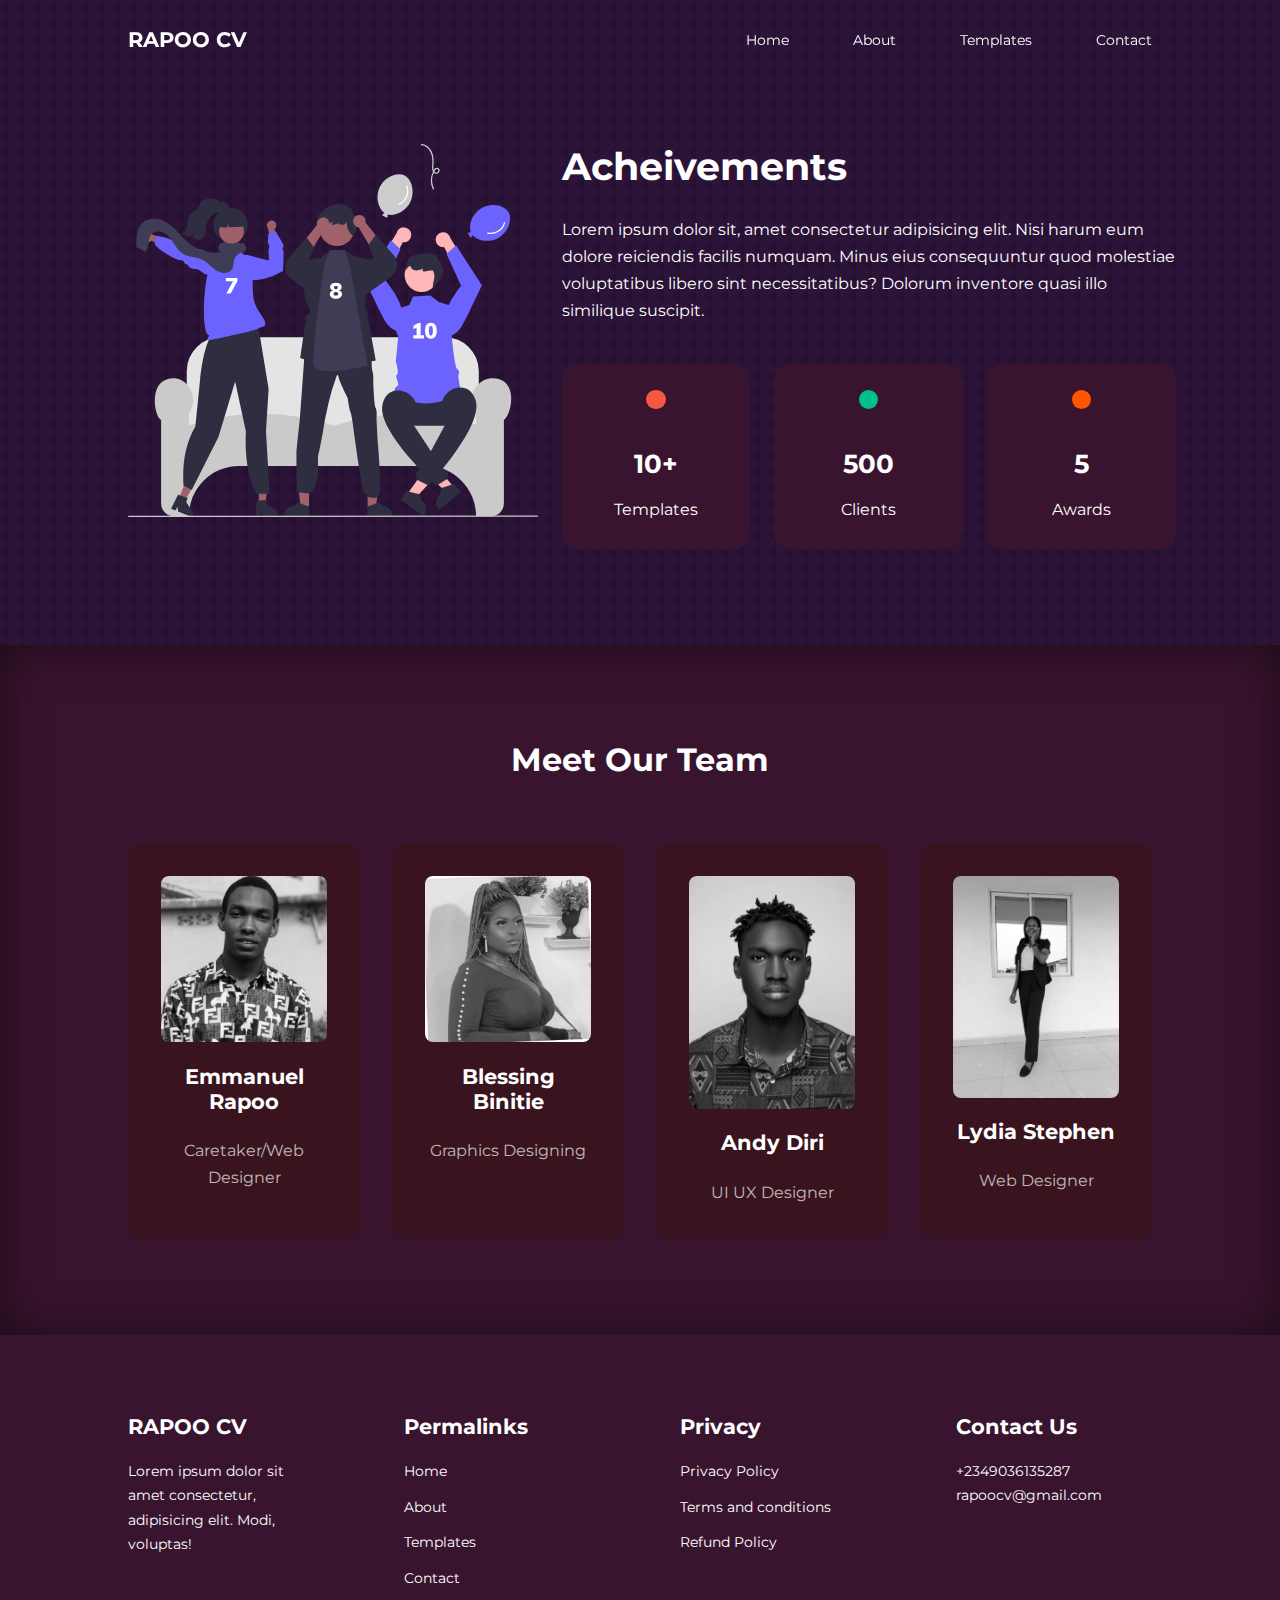
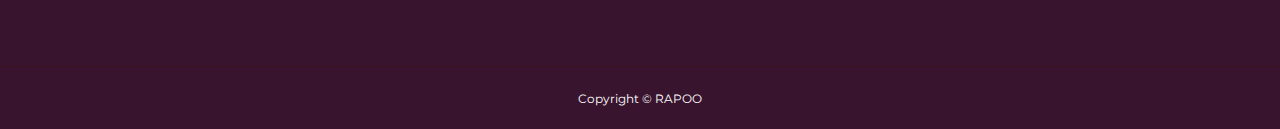
==== about.html @ 98369cd3 "first commit" ====
<!DOCTYPE html>
<html lang="en">
<head>
  <meta charset="UTF-8">
  <meta http-equiv="X-UA-Compatible" content="IE=edge">
  <meta name="viewport" content="width=device-width, initial-scale=1.0">
  <title>Rapoo CV Website</title>

  <link rel="stylesheet" href="./css/style.css">
  <link rel="stylesheet" href="./css/about.css">

  <!-- ICONSCOUNT CDN -->
  <link rel="stylesheet" href="https://unicons.iconscout.com/release/v4.0.0/css/line.css">

  <!-- GOOGLE FONTS(MONTSERAT) -->
  <link rel="preconnect" href="https://fonts.googleapis.com">
  <link rel="preconnect" href="https://fonts.gstatic.com" crossorigin>
  <link href="https://fonts.googleapis.com/css2?family=Montserrat:wght@300;400;500;600;700;800;900&display=swap" rel="stylesheet">
  <style>
    body{
      background-image: url("./images/bg-texture.png");
    }
  </style>
</head>
<body>
  <nav>
    <div class="container nav__container">
      <a href="index.html"><h4>RAPOO CV</h4></a>
      
      <ul class="nav__menu">
        <li><a href="index.html">Home</a></li>
        <li><a href="about.html">About</a></li>
        <li><a href="template.html">Templates</a></li>
        <li><a href="contact.html">Contact</a></li>
      </ul>

      <button id="open-menu-btn"><i class="uil uil-bars"></i></button>
      <button id="close-menu-btn"><i class="uil uil-multiply"></i></button>
    </div>
  </nav>
  <!-- ================ END OF NAVBAR ================ -->

  <section class="about__achievements">
    <div class="container about__achievements-container">
      <div class="about__achievements-left">
        <img src="./images/about achievements.svg" alt="">
      </div>
      <div class="about__achievements-right">
        <h1>Acheivements</h1>
        <p>Lorem ipsum dolor sit, amet consectetur adipisicing elit. Nisi harum eum dolore reiciendis facilis numquam. Minus eius consequuntur quod molestiae voluptatibus libero sint necessitatibus? Dolorum inventore quasi illo similique suscipit.</p>

        <div class="achievements__cards">
           <article class="achievements__card">
            <span class="achievements_icon">
              <i class="uil uil-video"></i>
            </span>
            <h3>10+</h3>
            <p>Templates</p>
           </article>

           <article class="achievements__card">
            <span class="achievements_icon">
              <i class="uil uil-users-alt"></i>
            </span>
            <h3>500</h3>
            <p>Clients</p>
           </article>

           <article class="achievements__card">
            <span class="achievements_icon">
              <i class="uil uil-trophy"></i>
            </span>
            <h3>5</h3>
            <p>Awards</p>
           </article>
        </div>
      </div>
    </div>
  </section>
  <!-- ================ END OF ACHIEVEMENT ================ -->

  <section class="team">
    <h2>Meet Our Team</h2>
    <div class="container team__container">
      <article class="team__member">
            <div class="team__member-image">
              <img src="./images/68423036.jpg" alt="">
            </div>
            <div class="team__member-info">
              <h4>Emmanuel Rapoo</h4>
              <p>Caretaker/Web Designer</p>
            </div>
            <div class="team__member-socials">
              <a href="#" target="_blank"><i class="uil uil-instagram"></i></a>
              <a href="#" target="_blank"><i class="uil uil-twitter"></i></a>
              <a href="#" target="_blank"><i class="uil uil-whatsapp"></i></a>
            </div>
      </article>

      <article class="team__member">
            <div class="team__member-image">
              <img src="./images/1655477737198.jpg" alt="">
            </div>
            <div class="team__member-info">
              <h4>Blessing Binitie</h4>
              <p>Graphics Designing</p>
            </div>
            <div class="team__member-socials">
              <a href="#" target="_blank"><i class="uil uil-instagram"></i></a>
              <a href="#" target="_blank"><i class="uil uil-twitter"></i></a>
              <a href="#" target="_blank"><i class="uil uil-whatsapp"></i></a>
            </div>
      </article>

      <article class="team__member">
            <div class="team__member-image">
              <img src="./images/IMG-20220818-WA0009.jpg" alt="">
            </div>
            <div class="team__member-info">
              <h4>Andy Diri</h4>
              <p>UI UX Designer</p>
            </div>
            <div class="team__member-socials">
              <a href="#" target="_blank"><i class="uil uil-instagram"></i></a>
              <a href="#" target="_blank"><i class="uil uil-twitter"></i></a>
              <a href="#" target="_blank"><i class="uil uil-whatsapp"></i></a>
            </div>
      </article>

      <article class="team__member">
            <div class="team__member-image">
              <img src="./images/WhatsApp Image 2022-08-10 at 10.48.20 PM.jpeg" alt="">
            </div>
            <div class="team__member-info">
              <h4>Lydia Stephen</h4>
              <p>Web Designer</p>
            </div>
            <div class="team__member-socials">
              <a href="#" target="_blank"><i class="uil uil-instagram"></i></a>
              <a href="#" target="_blank"><i class="uil uil-twitter"></i></a>
              <a href="#" target="_blank"><i class="uil uil-whatsapp"></i></a>
            </div>
      </article>
    </div>
  </section>
  <!-- ================ END OF TEAM ================ -->



  <footer>
    <div class="container footer__container">
      <div class="footer__1">
        <a href="index.html" class="footer__logo"><h4>RAPOO CV</h4></a>
        <p>Lorem ipsum dolor sit amet consectetur, adipisicing elit. Modi, voluptas!</p>
      </div>

      <div class="footer__2">
        <h4>Permalinks</h4>
        <ul class="permalinks">
          <li><a href="index.html">Home</a></li>
          <li><a href="about.html">About</a></li>
          <li><a href="template.html">Templates</a></li>
          <li><a href="contact.html">Contact</a></li>
        </ul>
      </div>

      <div class="footer__3">
        <h4>Privacy</h4>
        <ul class="privacy">
          <li><a href="#">Privacy Policy</a></li>
          <li><a href="#">Terms and conditions</a></li>
          <li><a href="#">Refund Policy</a></li>
        </ul>
      </div>

      <div class="footer__4">
        <h4>Contact Us</h4>
        <div>
          <p>+2349036135287</p>
          <p>rapoocv@gmail.com</p>
        </div>

        <ul class="footer__socials">
          <li><a href="#"><i class="uil uil-facebook"></i></a></li>
          <li><a href="#"><i class="uil uil-instagram"></i></a></li>
          <li><a href="#"><i class="uil uil-twitter"></i></a></li>
          <li><a href="#"><i class="uil uil-linkedin-alt"></i></a></li>
          <li><a href="#"><i class="uil uil-whatsapp"></i></a></li>
        </ul>
      </div>
    </div>
    <div class="footer__copyright">
      <small>Copyright &copy; RAPOO</small>
    </div>
  </footer>
  <!-- ================ END OF FOOTER ================ -->

  <script src="./js/main.js"></script>
</body>
</html>
---- css/style.css ----
*{
  margin: 0;
  padding: 0;
  border: 0;
  outline: 0;
  text-decoration: none;
  list-style: none;
  box-sizing: border-box;
}

:root {
  --color-primary: #ff5500;
  --color-success: #00bf8e;
  --color-warning: #f7c94b;
  --color-danger: #f75842;
  --color-danger-variant: rgba(247, 88, 66, 0.4);
  --color-white: #fff;
  --color-light: rgba(255, 255, 255, 0.7);
  --color-black: #000;
  --color-bg: #2c1439;
  --color-bg1: #39142e;
  --color-bg2: #39141e;

  --container-width-lg: 80%;
  --container-width-md: 90%;
  --container-width-sm: 94%;

  --transition: all 400ms ease;
}

body{
  font-family: 'Montserrat', sans-serif;
  line-height: 1.7;
  color: var(--color-white);
  background-color: var(--color-bg);
}

.container{
  width: var(--container-width-lg);
  margin: 0 auto;
}

section{
  padding: 6rem 0;
}

section h2{
  text-align: center;
  margin-bottom: 4rem;
}

h1, 
h2, 
h3, 
h4, 
h5{
  line-height: 1.2;
}

h1{
  font-size: 2.4rem;
}

h2{
  font-size: 2rem;
}

h3{
  font-size: 1.6rem;
}

h4{
  font-size: 1.3rem;
}

a{
  color: var(--color-white);
}

img{
  width: 100%;
  display: block;
  object-fit: cover;
}

.btn{
  display: inline-block;
  background: var(--color-white);
  color: var(--color-black);
  padding: 1rem 2rem;
  border: 1px solid transparent;
  font-weight: 500;
  transition: var(--transition);
}

.btn:hover{
  background: transparent;
  color: var(--color-white);
  border-color: var(--color-white);
}

.btn-primary{
  background-color: var(--color-danger);
  color: var(--color-white);
}

/* ================ NAVBAR ================ */
nav{
  background-color: transparent;
  width: 100vw;
  height: 5rem;
  position: fixed;
  top: 0;
  z-index: 11;
}

/* change navbar style on scroll using javascript */
.windows-scroll{
  background: var(--color-primary);
  box-shadow: 0 1rem 2rem rgba(0, 0, 0, 0.2);
}

.nav__container{
  height: 100%;
  display: flex;
  justify-content: space-between;
  align-items: center;
}

nav button{
  display: none;
}

.nav__menu{
  display: flex;
  align-items: center;
  gap: 4rem;
}

.nav__menu a{
  font-size: 0.9rem;
  transition: var(--transition);
}

.nav__menu a:hover{
  color: var(--color-bg2);
}

/* ================ HEADER ================ */
header{
  position: relative;
  top: 5rem;
  overflow: hidden;
  height: 70vh;
  margin-bottom: 5rem;
}

.header__container{
  display: grid;
  grid-template-columns: 1fr 1fr;
  align-items: center;
  gap: 5rem;
  height: 100%;
}

.header__left p{
  margin: 1rem 0 2.4rem;
}

/* ================ CATEGORIES ================ */
.categories{
  background: var(--color-bg1);
  height: 32rem;
}

.categories h1{
  line-height: 1;
  margin-bottom: 3rem;
}

.categories__container{
  display: grid;
  grid-template-columns: 40% 60%;
}

.categories__left{
  margin-right: 4rem;
}

.categories__left p{
  margin: 1rem 0 3rem;
}

.categories__right{
  display: grid;
  grid-template-columns: repeat(3, 1fr);
  gap: 1.2rem;
}

.category{
  background: var(--color-bg2);
  padding: 2rem;
  border-radius: 2rem;
  transition: var(--transition);
}

.category:hover{
  box-shadow: 0 3rem 3rem rgba(0, 0, 0, 0.3);
  z-index: 1;
}

.category:nth-child(2) .category__icon{
  background-color: var(--color-danger);
}

.category:nth-child(3) .category__icon{
  background-color: var(--color-success);
}

.category:nth-child(4) .category__icon{
  background-color: var(--color-warning);
}

.category:nth-child(5) .category__icon{
  background-color: var(--color-success);
}

.category__icon{
  background: var(--color-primary);
  padding: 0.7rem;
  border-radius: 0.9rem;
}

.category h5{
  margin: 2rem 0 1rem;
}

.category p{
  font-size: 0.85rem;
}

/* ================  TEMPLATES   ================ */
.templates{
  margin-top: 5rem;
}

.templates__container{
  display: grid;
  grid-template-columns: repeat(3, 1fr);
  gap: 2rem;
}

.template{
  background: var(--color-bg1);
  text-align: center;
  border: 1px solid transparent;
  transition: var(--transition);
}

.template:hover{
  background-color: transparent;
  border-color: var(--color-primary);
}

.template__info{
  padding: 2rem;
}

.template__info p{
  margin: 1.2rem 0 2rem;
  font-size: 0.9rem;
}

/* ================ FAQS ================ */
.faqs{
  background: var(--color-bg1);
  box-shadow: inset 0 0 3rem rgba(0, 0, 0, 0.5);
}

.faqs__container{
  display: grid;
  grid-template-columns: 1fr 1fr;
  gap: 1rem;
}

.faq{
  padding: 2rem;
  display: flex;
  align-items: center;
  gap: 1.4rem;
  height: fit-content;
  background: var(--color-primary);
  cursor: pointer;
}

.faq h4{
  font-size: 1rem;
  line-height: 2.2;
}

.faq__icon{
  align-self: flex-start;
  font-size: 1.2rem;
}

.faq p{
  margin-top: 0.8rem;
  display: none;
}

.faq.open p{
  display: block;
}

/* ================ TESTIMONIALS ================ */
.testimonials__container{
  overflow-x: hidden;
  position: relative;
  margin-bottom: 5rem;
}

.testimonial{
  padding-top: 2rem;
}

.avata{
  width: 6rem;
  height: 6rem;
  border-radius: 50%;
  overflow: hidden;
  margin: 0 auto 1rem;
  border: 1rem solid var(--color-bg1);
}

.testimonial__info{
  text-align: center;
}

.testimonial__body{
  background: var(--color-primary);
  padding: 2rem;
  margin-top: 3rem;
  position: relative;
}

.testimonial__body::before{
  content: "";
  display: block;
  background: linear-gradient
  (
    135deg, transparent, 
    var(--color-primary), 
    var(--color-primary), 
    var(--color-primary)
    );
  width: 3rem;
  height: 3rem;
  position: absolute;
  left: 50%;
  top: -1.5rem;
  transform: rotate(45deg);
}

/* ================ FOOTER ================ */
footer{
  background: var(--color-bg1);
  padding-top: 5rem;
  font-size: 0.9rem;
}

.footer__container{
  display: grid;
  grid-template-columns: repeat(4, 1fr);
  gap: 5rem;
}

.footer__container > div h4{
  margin-bottom: 1.2rem;
}

.footer__1 p{
  margin: 0 0 2rem;
}

footer ul li{
  margin-bottom: 0.7rem;
}

footer ul li a:hover{
  text-decoration: underline;
}

.footer__socials{
  display: flex;
  gap: 1rem;
  font-size: 1.2rem;
  margin-top: 2rem;
}

.footer__copyright{
  text-align: center;
  margin-top: 4rem;
  padding: 1.2rem 0;
  border-top: 1px solid var(--color-bg2);
}

/*================MEDIA QUERIES (TABLETS)=============  */
@media only screen and (max-width: 1024px) {
  .container{
    width: var(--container-width-md);
  }

  h1{
    font-size: 2.2rem;
  }

  h2{
    font-size: 1.7rem;
  }

  h3{
    font-size: 1.4rem;
  }

  h4{
    font-size: 1.2rem;
  }

  /* ================ NAVBAR =============== */
  nav button{
    display: inline-block;
    background: transparent;
    font-size: 1.8rem;
    color: var(--color-white);
    cursor: pointer;
  }

  nav button#close-menu-btn{
    display: none;
  }

  .nav__menu{
    position: fixed;
    top: 5rem;
    right: 5%;
    height: fit-content;
    width: 18rem;
    flex-direction: column;
    gap: 0;
    display: none;
  }

  .nav__menu li{
    width: 100%;
    height: 5.8rem;
    animation: animateNavItems 400ms linear forwards;
    transform-origin: top right;
    opacity: 0;
  }

  .nav__menu li:nth-child(2){
    animation-delay: 200ms;
  }

  .nav__menu li:nth-child(3){
    animation-delay: 400ms;
  }

  .nav__menu li:nth-child(4){
    animation-delay: 600ms;
  }

  @keyframes animateNavItems {
    0%{
      transform: rotateZ(-90deg) rotateX(90deg) scale(0.1);
    }

    100%{
      transform: rotateZ(0) rotateX(0) scale(1);
      opacity: 1;
    }
  }

  .nav__menu li a{
    background: var(--color-primary);
    box-shadow: -4rem 6rem 10rem rgba(0, 0, 0, 0.6);
    width: 100%;
    height: 100%;
    display: grid;
    place-items: center;
  }

  .nav__menu li a:hover{
    background: var(--color-bg2);
    color: var(--color-white);
  }

  /* ================ HEADER =============== */
  header{
    height: 52vh;
    margin-bottom: 4rem;
  }

  .header__container{
    gap: 0;
    padding-bottom: 3rem;
  }

  /* ================ CATEGORIES =============== */
  .categories{
    height: auto;
  }

  .categories__container{
    grid-template-columns: 1fr;
    gap: 3rem;
  }

  .categories__left{
    margin-right: 0;
  }

  /* ================ TEMPLATES =============== */
  .templates{
    margin-top: 0;
  }

  .templates__container{
    grid-template-columns: 1fr 1fr;
  }

  /* ================ FAQS =============== */
  .faqs__container{
    grid-template-columns: 1fr;
  }

  .faq{
    padding: 1.5rem;
  }

  /* ================ FOOTER =============== */
  .footer__container{
    grid-template-columns: 1fr 1fr;
  }
}

/*================MEDIA QUERIES (PHONES)=============  */
@media screen and (max-width: 600px) {
  .container{
    width: var(--container-width-sm);
  }

/*================ NAVBAR =============  */
.nav__menu{
  right: 3%;
}

/*================ HEADER =============  */
header{
  height: 100vh;
}

.header__container{
  grid-template-columns: 1fr;
  text-align: center;
  margin-top: 0;
}

.header__left p{
  margin-bottom: 1.3rem;
}

/*================ CATEGORIES =============  */
.categories__right{
  grid-template-columns: 1fr 1fr;
  gap: 0.7rem;
}

.category{
  padding: 1rem;
  border-radius: 1rem;
}

.category__icon{
  margin-top: 4px;
  display: inline-block;
}

/*================ TEMPLATES =============  */
.templates__container{
  grid-template-columns: 1fr;
}

/*================ TESTIMONIALS =============  */
.testimonial__body{
  padding: 1.2rem;
}
  
/*================ FOOTER =============  */
.footer__container{
  grid-template-columns: 1fr;
  text-align: center;
  gap: 2rem;
}

.footer__1 p{
  margin: 1rem auto;
}

.footer__socials{
  justify-content: center;
}
}
---- css/about.css ----
/* ================= ACHEIVEMENT ==================== */
.about__achievements{
  margin-top: 3rem;
}

.about__achievements-container{
  display: grid;
  grid-template-columns: 40% 60%;
  gap: 1.5rem;
}

.about__achievements-right >p{
  margin: 1.6rem 0 2.5rem;
}

.achievements__cards{
  display: grid;
  grid-template-columns: repeat(3, 1fr);
  gap: 1.5rem;
}
.achievements__card{
  background: var(--color-bg1);
  padding: 1.6rem;
  border-radius: 1rem;
  text-align: center ;
  transition: var(--transition);
}

.achievements__card:hover{
  background-color: var(--color-bg2);
  box-shadow: 0 3rem 3rem rgba(0, 0, 0, 0.3);
}

.achievements_icon{
  background: var(--color-danger);
  padding: 0.6rem;
  border-radius: 1rem;
  display: inline-block;
  margin-bottom: 2rem;
  font-size: 2rem;
}

.achievements__card:nth-child(2) .achievements_icon{
  background: var(--color-success);
}

.achievements__card:nth-child(3) .achievements_icon{
  background: var(--color-primary);
}

.achievements__card p{
  margin-top: 1rem;
}

/* ================= TEAM ==================== */
.team{
  background: var(--color-bg1);
  box-shadow: inset 0 0 3rem rgba(0, 0, 0, 0.5);
}

.team__container{
  display: grid;
  grid-template-columns: repeat(4, 1fr);
  gap: 2rem;
}

.team__member{
  background: var(--color-bg2);
  padding: 2rem;
  border: 1px solid transparent;
  border-radius: 1rem;
  transition: var(--transition);
  position: relative;
  overflow: hidden;
}

.team__member:hover{
  background: transparent;
  border-color: var(--color-primary);
}

.team__member-image img{
  filter: saturate(0);
  border-radius: 0.5rem;
}

.team__member:hover img{
  filter: saturate(1);
}

.team__member-info *{
  text-align: center;
  margin-top: 1.4rem;
}

.team__member-info p{
  color: var(--color-light);
}

.team__member-socials{
  position: absolute;
  top: 50%;
  transform: translateY(-50%);
  right: -100%;
  display: flex;
  flex-direction: column;
  background: var(--color-primary);
  border-radius: 1rem 0 0 1rem;
  box-shadow: -2rem 0 2rem rgba(0, 0, 0, 0.3);
  transition: var(--transition);
}

.team__member:hover .team__member-socials{
  right: 0;
}

.team__member-socials a{
  padding: 1rem;
}

/* =============== MEDIA QUERIES (TABLET) ================= */
@media screen and (max-width: 1024px) {
  .about__achievements{
    margin-top: 2rem;
  }

  .about__achievements-container{
    grid-template-columns: 1fr;
    gap: 4rem;
  }

  .about__achievements-left{
    width: 80%;
    margin: 0 auto;
  }

  .team__container{
    grid-template-columns: repeat(3, 1fr);
    gap: 1.5rem;
  }

  .team__member{
    padding: 1rem;
  }  
}

/* ============== MEDIA QUERIES (PHONES) ================ */
@media screen and (max-width: 600px) {
  .achievements__cards{
    grid-template-columns: 1fr 1fr;
    gap: 0.7rem;
  }

  .team__container{
    grid-template-columns: 1fr 1fr;
    gap: 0.7rem;
  }

  .team__member{
    padding: 0;
  }

  .team__member p{
    margin-bottom: 1.5rem;
  }
}
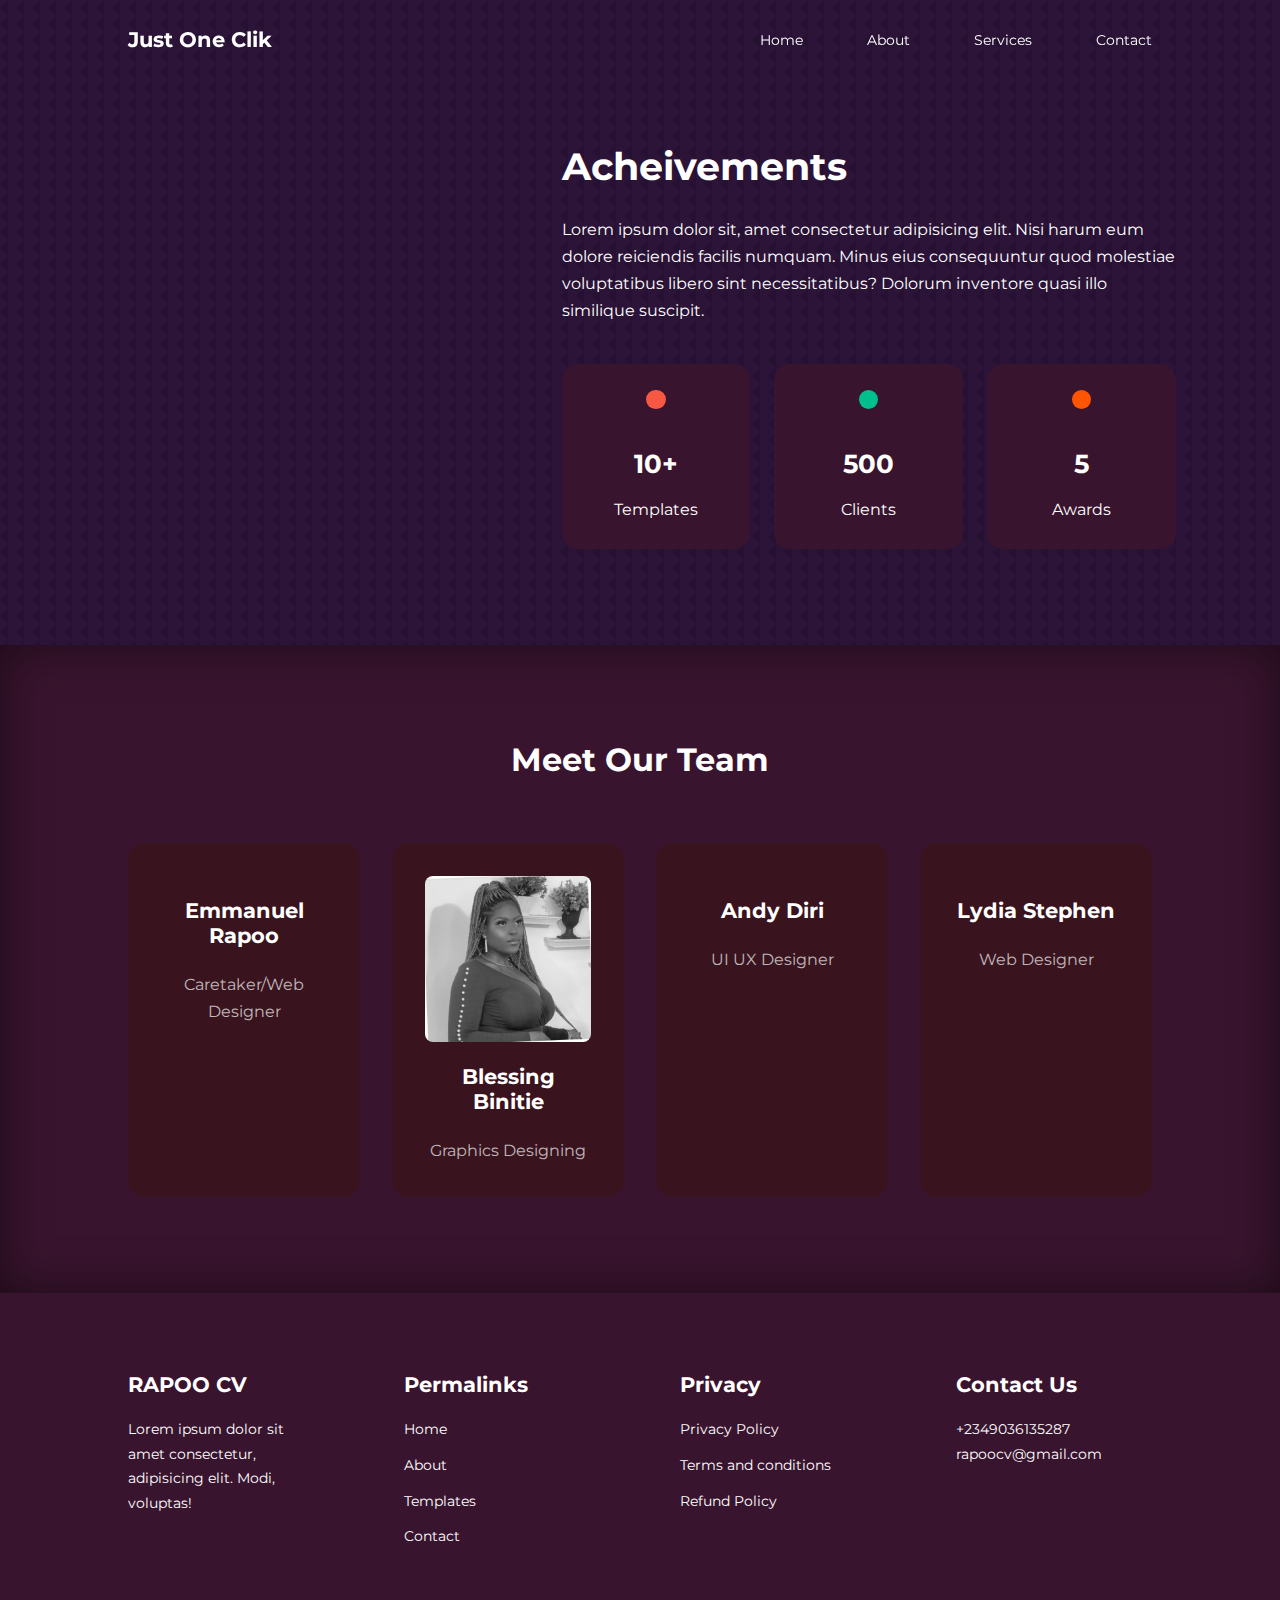
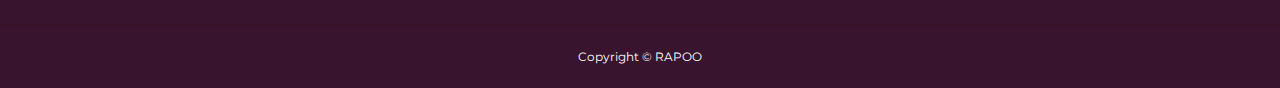
==== commit 1b54c644: "update" ====
--- a/about.html
+++ b/about.html
@@ -4,7 +4,7 @@
   <meta charset="UTF-8">
   <meta http-equiv="X-UA-Compatible" content="IE=edge">
   <meta name="viewport" content="width=device-width, initial-scale=1.0">
-  <title>Rapoo CV Website</title>
+  <title>Just One Clik</title>
 
   <link rel="stylesheet" href="./css/style.css">
   <link rel="stylesheet" href="./css/about.css">
@@ -25,12 +25,12 @@
 <body>
   <nav>
     <div class="container nav__container">
-      <a href="index.html"><h4>RAPOO CV</h4></a>
+      <a href="index.html"><h4>Just One Clik</h4></a>
       
       <ul class="nav__menu">
         <li><a href="index.html">Home</a></li>
         <li><a href="about.html">About</a></li>
-        <li><a href="template.html">Templates</a></li>
+        <li><a href="services.html">Services</a></li>
         <li><a href="contact.html">Contact</a></li>
       </ul>
 
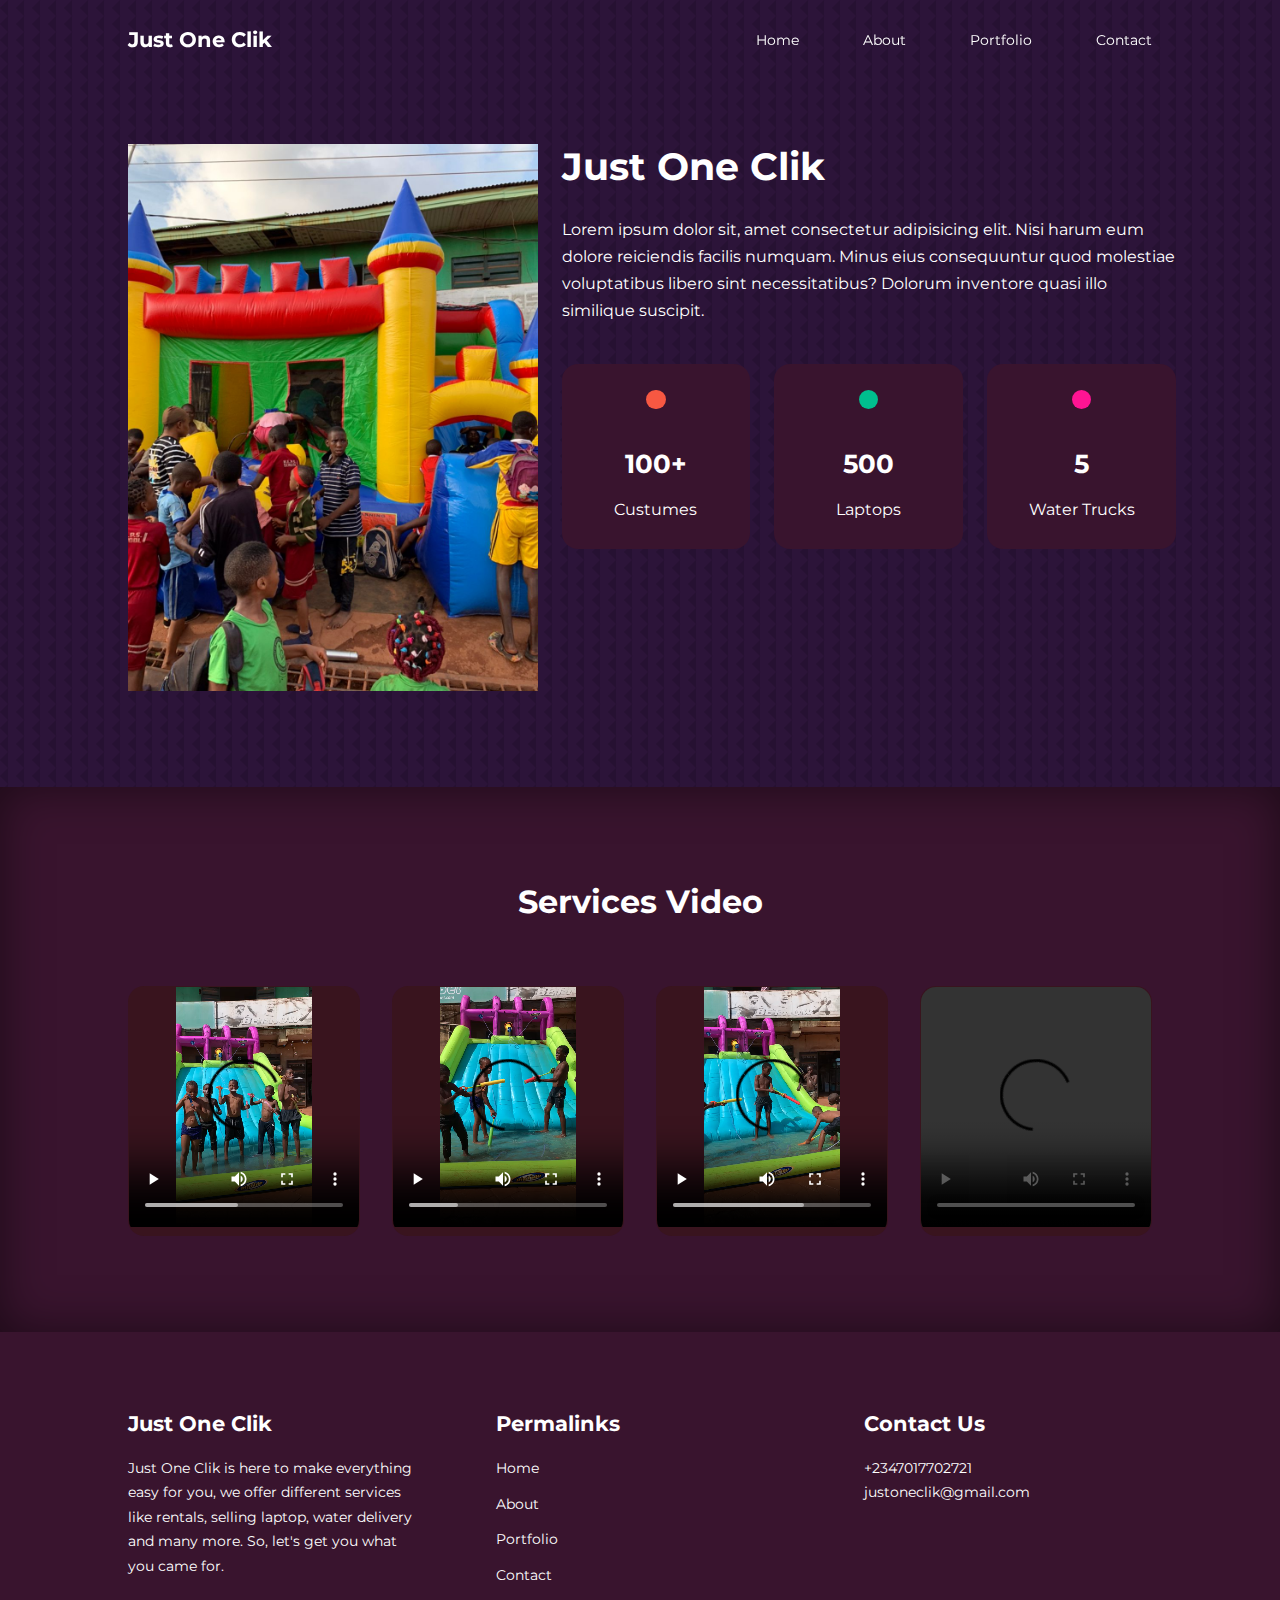
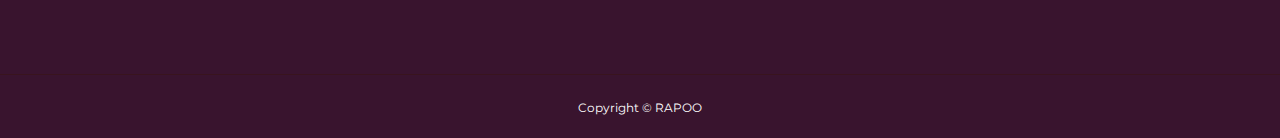
==== commit cead3cfb: "updating site" ====
--- a/about.html
+++ b/about.html
@@ -30,7 +30,7 @@
       <ul class="nav__menu">
         <li><a href="index.html">Home</a></li>
         <li><a href="about.html">About</a></li>
-        <li><a href="services.html">Services</a></li>
+        <li><a href="portfolio.html">Portfolio</a></li>
         <li><a href="contact.html">Contact</a></li>
       </ul>
 
@@ -43,10 +43,10 @@
   <section class="about__achievements">
     <div class="container about__achievements-container">
       <div class="about__achievements-left">
-        <img src="./images/about achievements.svg" alt="">
+        <img src="./images/image4.jpeg" alt="">
       </div>
       <div class="about__achievements-right">
-        <h1>Acheivements</h1>
+        <h1>Just One Clik</h1>
         <p>Lorem ipsum dolor sit, amet consectetur adipisicing elit. Nisi harum eum dolore reiciendis facilis numquam. Minus eius consequuntur quod molestiae voluptatibus libero sint necessitatibus? Dolorum inventore quasi illo similique suscipit.</p>
 
         <div class="achievements__cards">
@@ -54,8 +54,8 @@
             <span class="achievements_icon">
               <i class="uil uil-video"></i>
             </span>
-            <h3>10+</h3>
-            <p>Templates</p>
+            <h3>100+</h3>
+            <p>Custumes</p>
            </article>
 
            <article class="achievements__card">
@@ -63,7 +63,7 @@
               <i class="uil uil-users-alt"></i>
             </span>
             <h3>500</h3>
-            <p>Clients</p>
+            <p>Laptops</p>
            </article>
 
            <article class="achievements__card">
@@ -71,75 +71,42 @@
               <i class="uil uil-trophy"></i>
             </span>
             <h3>5</h3>
-            <p>Awards</p>
+            <p>Water Trucks</p>
            </article>
         </div>
       </div>
     </div>
   </section>
   <!-- ================ END OF ACHIEVEMENT ================ -->
-
   <section class="team">
-    <h2>Meet Our Team</h2>
+    <h2>Services Video</h2>
     <div class="container team__container">
       <article class="team__member">
-            <div class="team__member-image">
-              <img src="./images/68423036.jpg" alt="">
-            </div>
-            <div class="team__member-info">
-              <h4>Emmanuel Rapoo</h4>
-              <p>Caretaker/Web Designer</p>
-            </div>
-            <div class="team__member-socials">
-              <a href="#" target="_blank"><i class="uil uil-instagram"></i></a>
-              <a href="#" target="_blank"><i class="uil uil-twitter"></i></a>
-              <a href="#" target="_blank"><i class="uil uil-whatsapp"></i></a>
-            </div>
+        <video width="100%" height="240" controls>
+          <source src="images/WhatsApp Video 2022-11-22 at 9.43.07 AM.mp4" type="video/mp4">
+          Your browser does not support the video tag.
+        </video>
       </article>
 
       <article class="team__member">
-            <div class="team__member-image">
-              <img src="./images/1655477737198.jpg" alt="">
-            </div>
-            <div class="team__member-info">
-              <h4>Blessing Binitie</h4>
-              <p>Graphics Designing</p>
-            </div>
-            <div class="team__member-socials">
-              <a href="#" target="_blank"><i class="uil uil-instagram"></i></a>
-              <a href="#" target="_blank"><i class="uil uil-twitter"></i></a>
-              <a href="#" target="_blank"><i class="uil uil-whatsapp"></i></a>
-            </div>
+        <video width="100%" height="240" controls>
+          <source src="images/WhatsApp Video 2022-11-22 at 9.43.08 AM.mp4" type="video/mp4">
+          Your browser does not support the video tag.
+        </video>
       </article>
 
       <article class="team__member">
-            <div class="team__member-image">
-              <img src="./images/IMG-20220818-WA0009.jpg" alt="">
-            </div>
-            <div class="team__member-info">
-              <h4>Andy Diri</h4>
-              <p>UI UX Designer</p>
-            </div>
-            <div class="team__member-socials">
-              <a href="#" target="_blank"><i class="uil uil-instagram"></i></a>
-              <a href="#" target="_blank"><i class="uil uil-twitter"></i></a>
-              <a href="#" target="_blank"><i class="uil uil-whatsapp"></i></a>
-            </div>
+        <video width="100%" height="240" controls>
+          <source src="images/WhatsApp Video 2022-11-22 at 9.43.13 AM.mp4" type="video/mp4">
+          Your browser does not support the video tag.
+        </video>
       </article>
 
       <article class="team__member">
-            <div class="team__member-image">
-              <img src="./images/WhatsApp Image 2022-08-10 at 10.48.20 PM.jpeg" alt="">
-            </div>
-            <div class="team__member-info">
-              <h4>Lydia Stephen</h4>
-              <p>Web Designer</p>
-            </div>
-            <div class="team__member-socials">
-              <a href="#" target="_blank"><i class="uil uil-instagram"></i></a>
-              <a href="#" target="_blank"><i class="uil uil-twitter"></i></a>
-              <a href="#" target="_blank"><i class="uil uil-whatsapp"></i></a>
-            </div>
+        <video width="100%" height="240" controls>
+          <source src="images/WhatsApp Video 2022-11-22 at 9.43.37 AM.mp4" type="video/mp4">
+          Your browser does not support the video tag.
+        </video>
       </article>
     </div>
   </section>
@@ -150,8 +117,8 @@
   <footer>
     <div class="container footer__container">
       <div class="footer__1">
-        <a href="index.html" class="footer__logo"><h4>RAPOO CV</h4></a>
-        <p>Lorem ipsum dolor sit amet consectetur, adipisicing elit. Modi, voluptas!</p>
+        <a href="index.html" class="footer__logo"><h4>Just One Clik</h4></a>
+        <p>Just One Clik is here to make everything easy for you, we offer different services like rentals, selling laptop, water delivery and many more. So, let's get you what you came for.</p>
       </div>
 
       <div class="footer__2">
@@ -159,32 +126,20 @@
         <ul class="permalinks">
           <li><a href="index.html">Home</a></li>
           <li><a href="about.html">About</a></li>
-          <li><a href="template.html">Templates</a></li>
+          <li><a href="portfolio.html">Portfolio</a></li>
           <li><a href="contact.html">Contact</a></li>
-        </ul>
-      </div>
-
-      <div class="footer__3">
-        <h4>Privacy</h4>
-        <ul class="privacy">
-          <li><a href="#">Privacy Policy</a></li>
-          <li><a href="#">Terms and conditions</a></li>
-          <li><a href="#">Refund Policy</a></li>
         </ul>
       </div>
 
       <div class="footer__4">
         <h4>Contact Us</h4>
         <div>
-          <p>+2349036135287</p>
-          <p>rapoocv@gmail.com</p>
+          <p>+2347017702721</p>
+          <p>justoneclik@gmail.com</p>
         </div>
 
         <ul class="footer__socials">
           <li><a href="#"><i class="uil uil-facebook"></i></a></li>
-          <li><a href="#"><i class="uil uil-instagram"></i></a></li>
-          <li><a href="#"><i class="uil uil-twitter"></i></a></li>
-          <li><a href="#"><i class="uil uil-linkedin-alt"></i></a></li>
           <li><a href="#"><i class="uil uil-whatsapp"></i></a></li>
         </ul>
       </div>
--- a/css/style.css
+++ b/css/style.css
@@ -9,7 +9,7 @@
 }
 
 :root {
-  --color-primary: #ff5500;
+  --color-primary: #ff1493;
   --color-success: #00bf8e;
   --color-warning: #f7c94b;
   --color-danger: #f75842;
@@ -251,14 +251,13 @@
 }
 
 .template{
-  background: var(--color-bg1);
+  background: transparent;
   text-align: center;
   border: 1px solid transparent;
   transition: var(--transition);
 }
 
 .template:hover{
-  background-color: transparent;
   border-color: var(--color-primary);
 }
 
@@ -370,7 +369,7 @@
 
 .footer__container{
   display: grid;
-  grid-template-columns: repeat(4, 1fr);
+  grid-template-columns: repeat(3, 1fr);
   gap: 5rem;
 }
 
--- a/css/about.css
+++ b/css/about.css
@@ -66,7 +66,6 @@
 
 .team__member{
   background: var(--color-bg2);
-  padding: 2rem;
   border: 1px solid transparent;
   border-radius: 1rem;
   transition: var(--transition);
@@ -152,7 +151,7 @@
   }
 
   .team__container{
-    grid-template-columns: 1fr 1fr;
+    grid-template-columns: 1fr;
     gap: 0.7rem;
   }
 
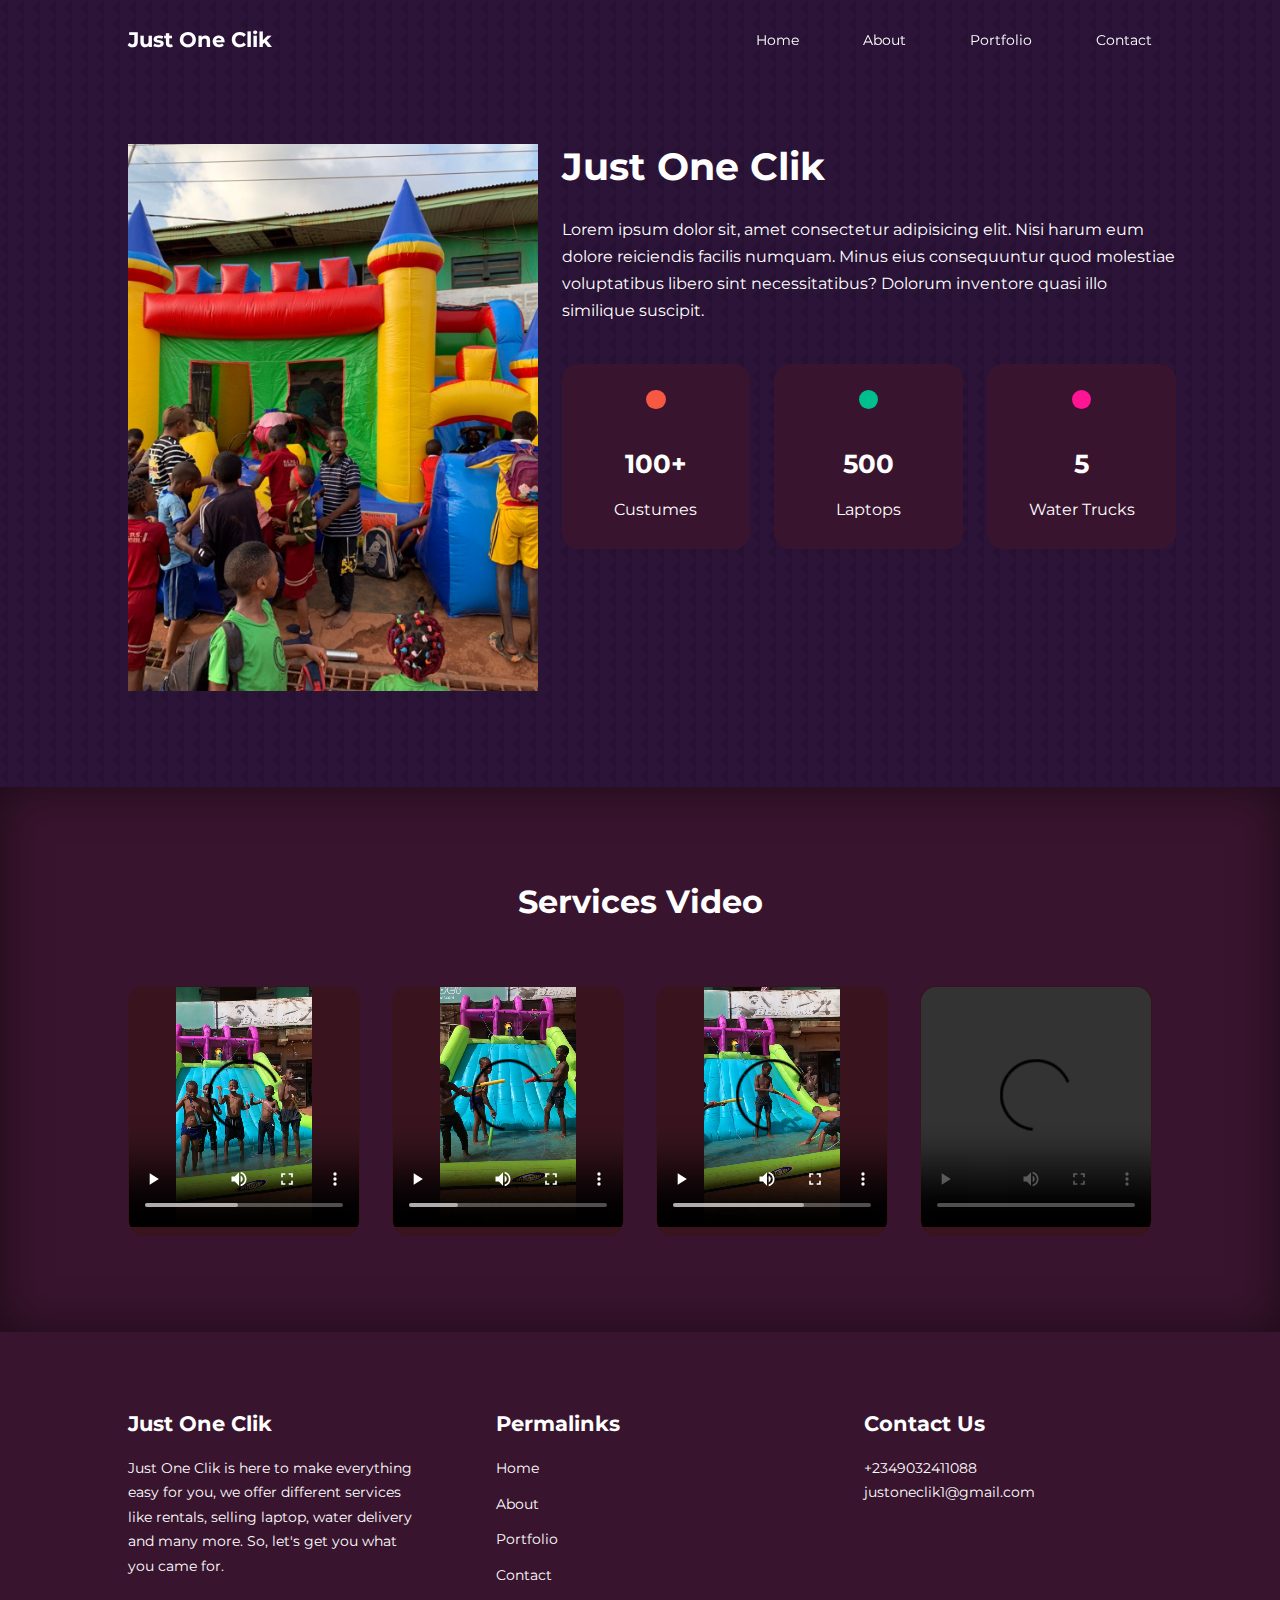
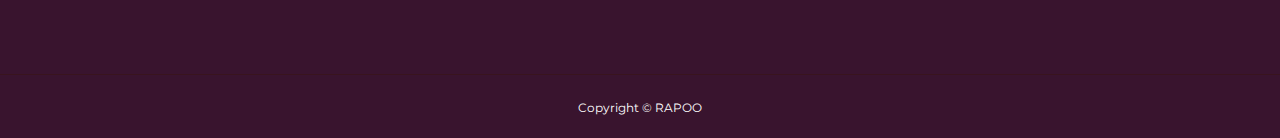
==== commit 8cd3bea4: "update" ====
--- a/about.html
+++ b/about.html
@@ -134,8 +134,8 @@
       <div class="footer__4">
         <h4>Contact Us</h4>
         <div>
-          <p>+2347017702721</p>
-          <p>justoneclik@gmail.com</p>
+          <p>+2349032411088</p>
+          <p>justoneclik1@gmail.com</p>
         </div>
 
         <ul class="footer__socials">
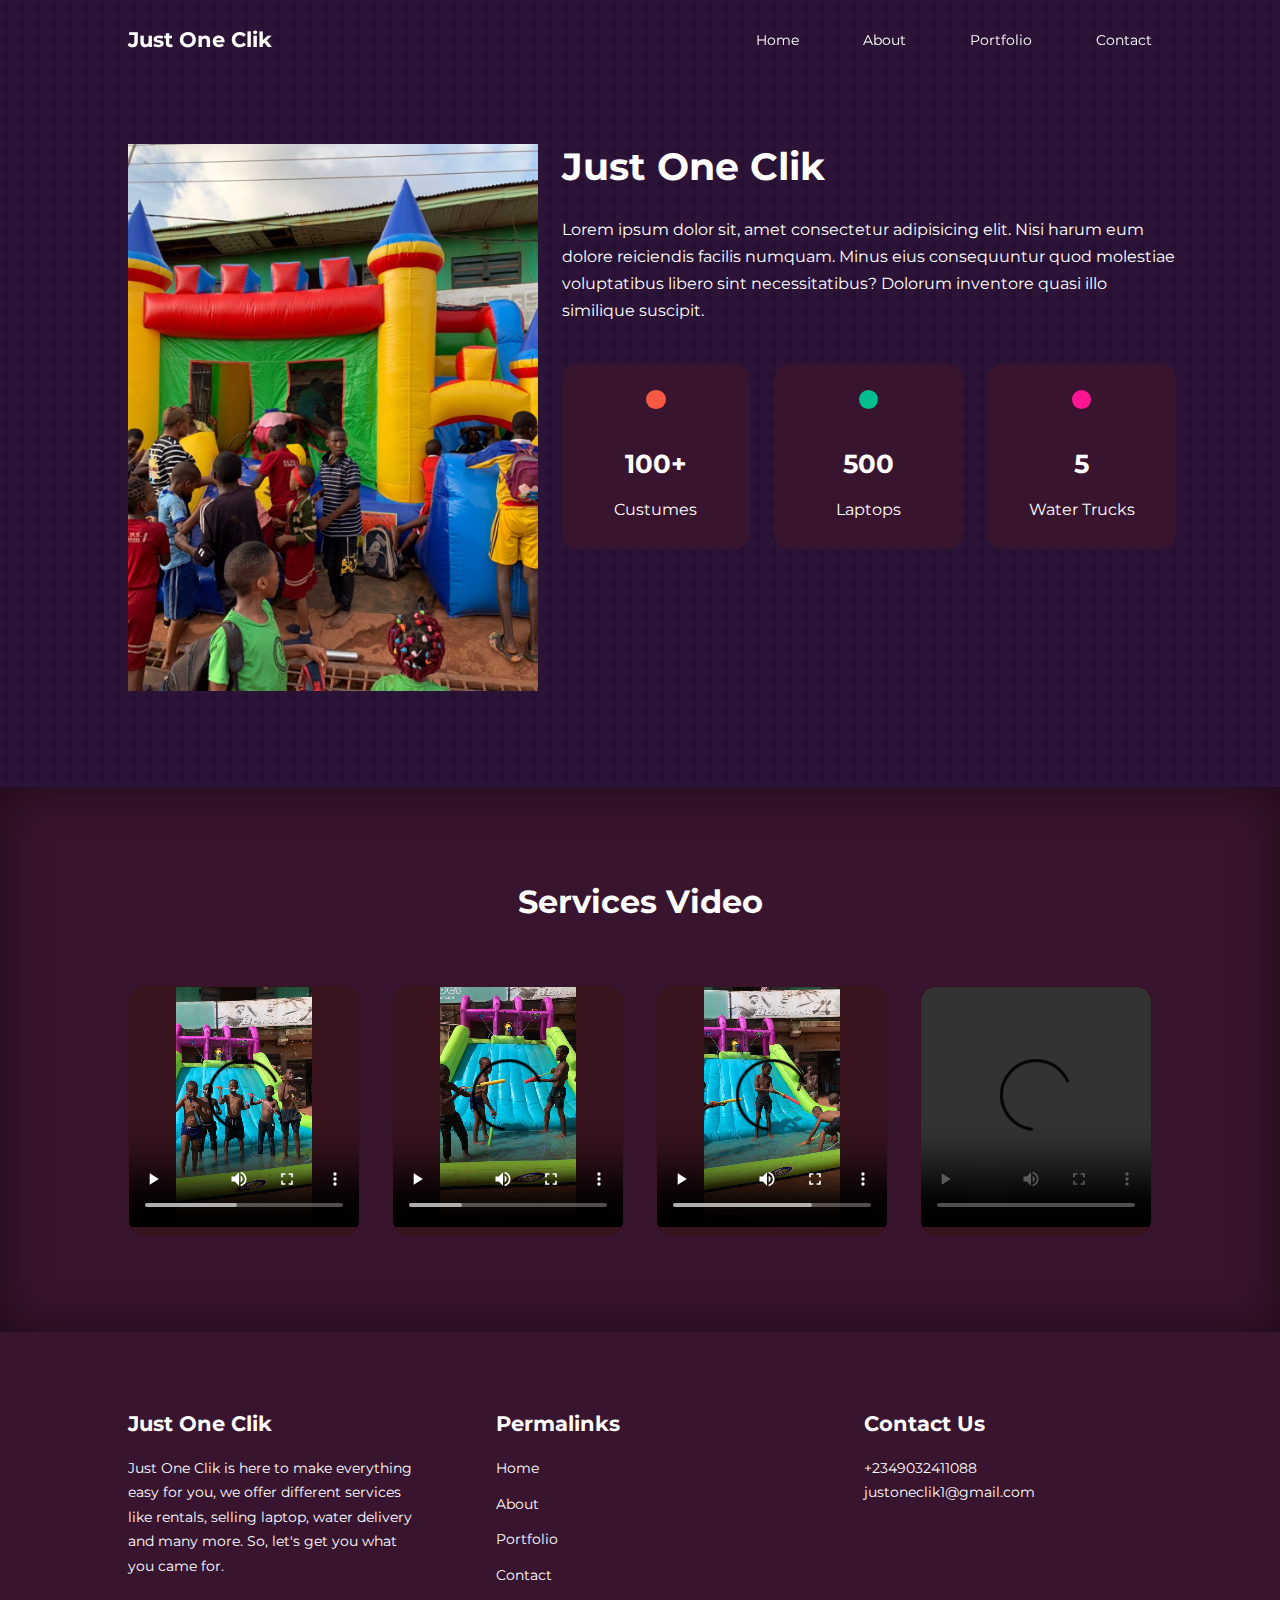
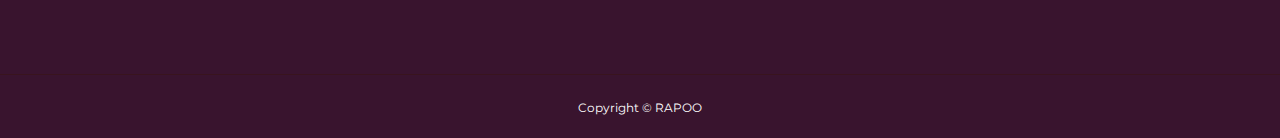
==== commit e855929c: "update" ====
--- a/about.html
+++ b/about.html
@@ -140,7 +140,8 @@
 
         <ul class="footer__socials">
           <li><a href="#"><i class="uil uil-facebook"></i></a></li>
-          <li><a href="#"><i class="uil uil-whatsapp"></i></a></li>
+          <li><a href="https://wa.me/+2349032411088"><i class="uil uil-whatsapp"></i></a></li>
+          <li><a href="#"><i class="uil uil-instagram"></i></a></li>
         </ul>
       </div>
     </div>
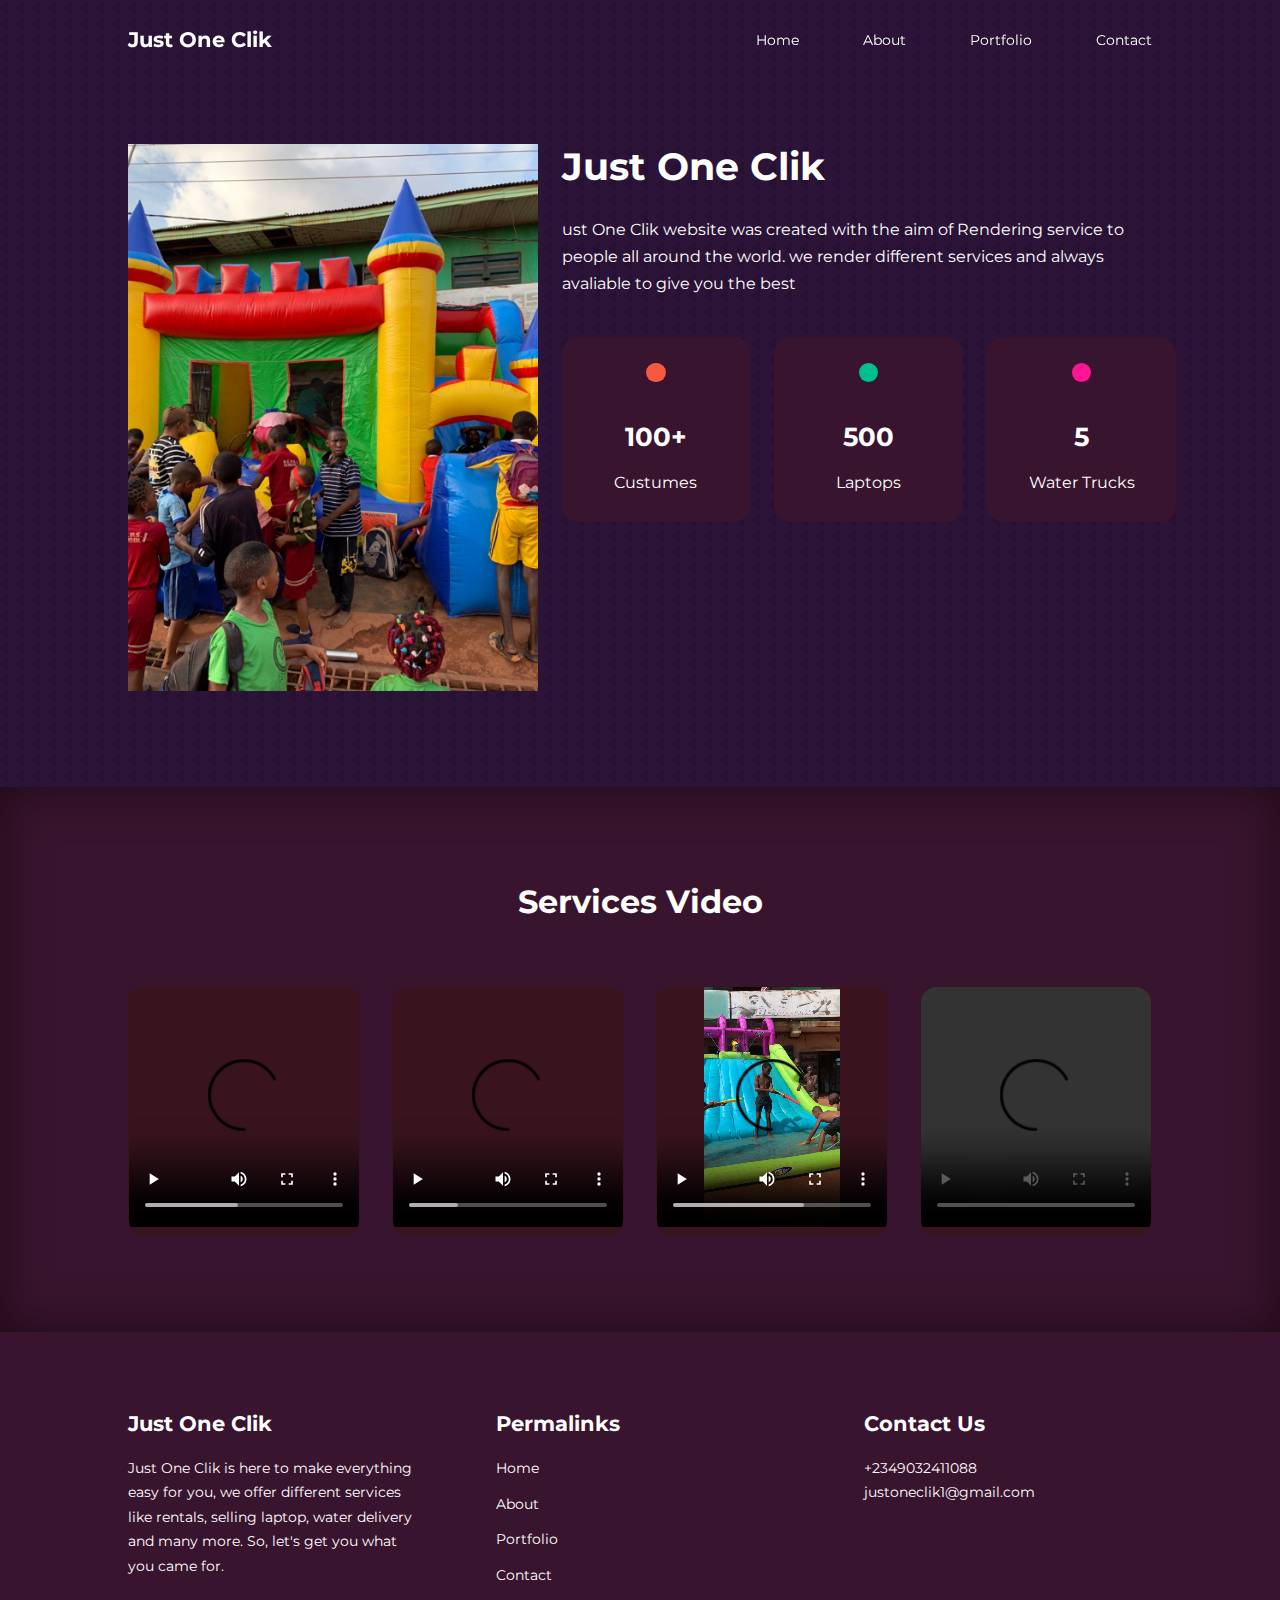
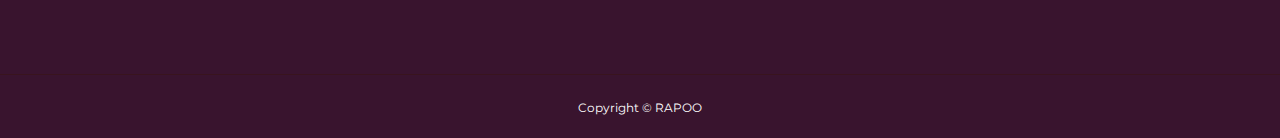
==== commit 02ccb2d8: "update on website" ====
--- a/about.html
+++ b/about.html
@@ -47,12 +47,12 @@
       </div>
       <div class="about__achievements-right">
         <h1>Just One Clik</h1>
-        <p>Lorem ipsum dolor sit, amet consectetur adipisicing elit. Nisi harum eum dolore reiciendis facilis numquam. Minus eius consequuntur quod molestiae voluptatibus libero sint necessitatibus? Dolorum inventore quasi illo similique suscipit.</p>
+        <p>ust One Clik website was created with the aim of Rendering service to people all around the world. we render different services and always avaliable to give you the best</p>
 
         <div class="achievements__cards">
            <article class="achievements__card">
             <span class="achievements_icon">
-              <i class="uil uil-video"></i>
+              <i class="uil uil-nerd"></i>
             </span>
             <h3>100+</h3>
             <p>Custumes</p>
@@ -60,7 +60,7 @@
 
            <article class="achievements__card">
             <span class="achievements_icon">
-              <i class="uil uil-users-alt"></i>
+              <i class="uil uil-laptop"></i>
             </span>
             <h3>500</h3>
             <p>Laptops</p>
@@ -68,7 +68,7 @@
 
            <article class="achievements__card">
             <span class="achievements_icon">
-              <i class="uil uil-trophy"></i>
+              <i class="uil uil-truck"></i>
             </span>
             <h3>5</h3>
             <p>Water Trucks</p>
